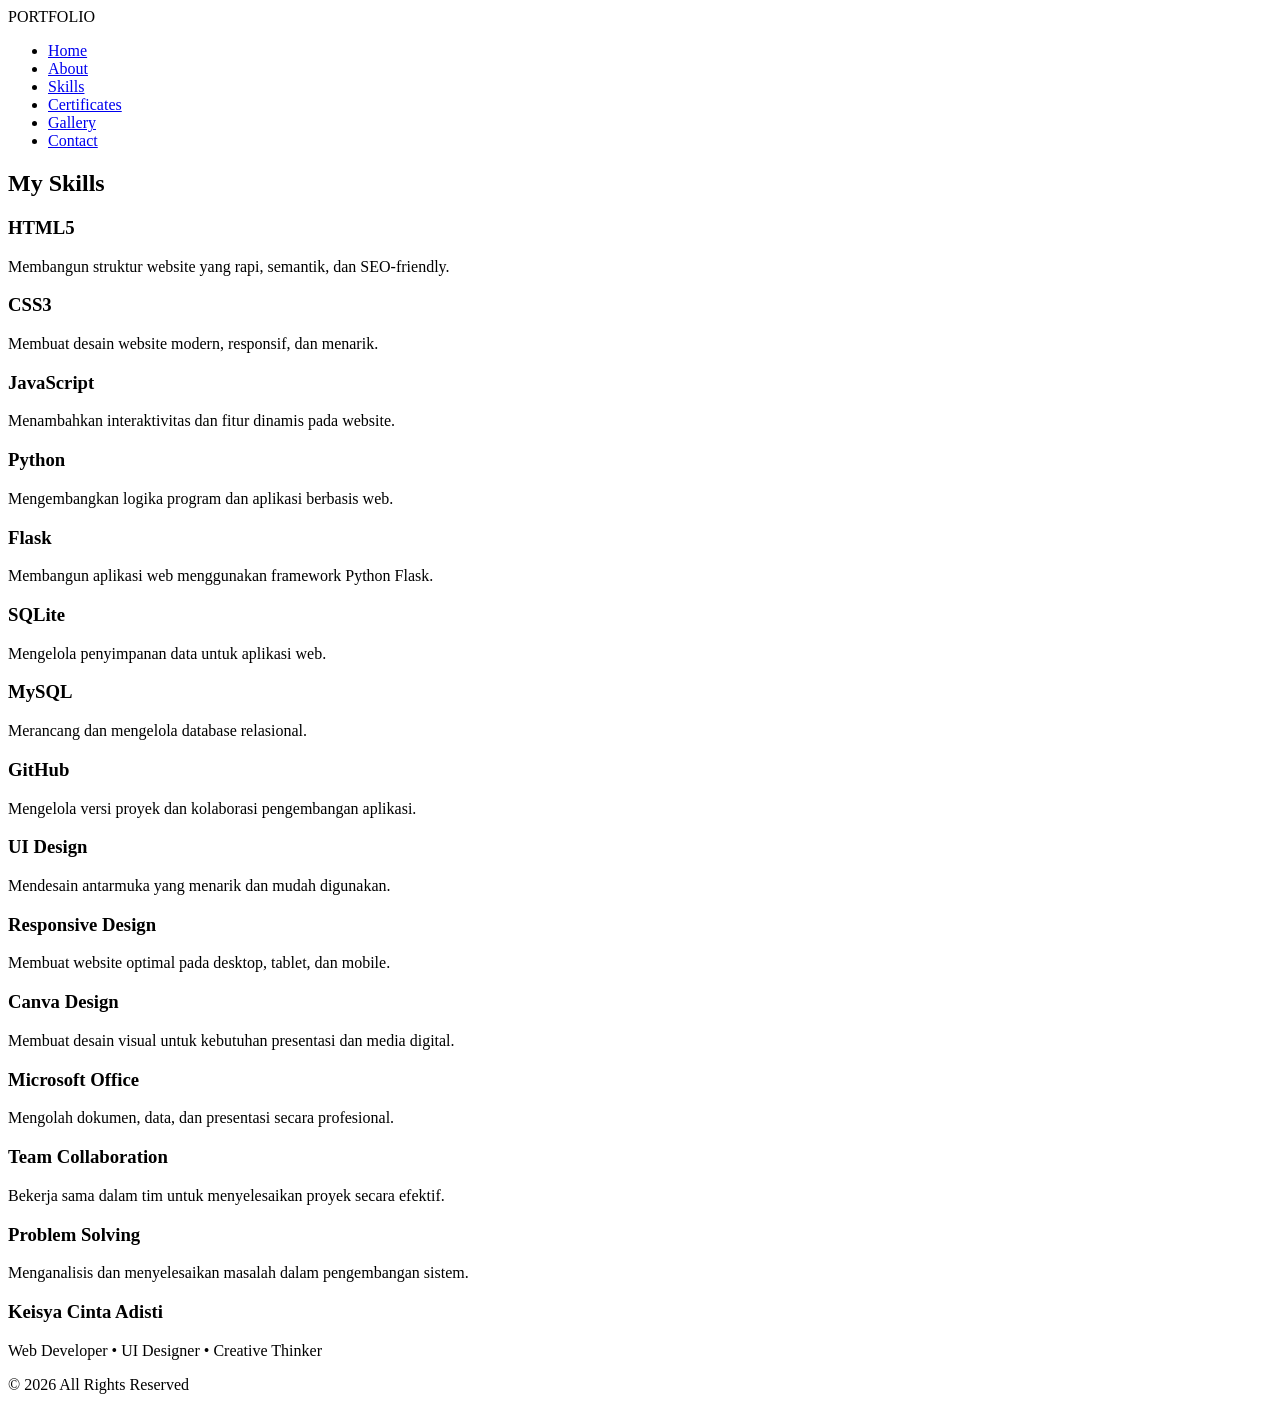
==== skill.html @ 1ea4d284 "Create skill.html" ====
<!DOCTYPE html>
<html lang="id">
<head>
<meta charset="UTF-8">
<meta name="viewport" content="width=device-width, initial-scale=1.0">
<title>Keisya Cinta Adisti | Portfolio</title>

<link rel="stylesheet" href="css/style.css">
<link rel="stylesheet" href="css/responsive.css">
</head>

<body>

<nav>
<div class="logo">PORTFOLIO</div>

<ul>
<li><a href="index.html">Home</a></li>
<li><a href="about.html">About</a></li>
<li><a href="skill.html">Skills</a></li>
<li><a href="certificate.html">Certificates</a></li>
<li><a href="gallery.html">Gallery</a></li>
<li><a href="contact.html">Contact</a></li>
</ul>
</nav>

<section class="skills">

<h1>My Skills</h1>

<div class="skills-grid">

<div class="skills-column">

<div class="skill-card">
<h3>HTML5</h3>
<p>Membangun struktur website yang rapi, semantik, dan SEO-friendly.</p>
</div>

<div class="skill-card">
<h3>CSS3</h3>
<p>Membuat desain website modern, responsif, dan menarik.</p>
</div>

<div class="skill-card">
<h3>JavaScript</h3>
<p>Menambahkan interaktivitas dan fitur dinamis pada website.</p>
</div>

<div class="skill-card">
<h3>Python</h3>
<p>Mengembangkan logika program dan aplikasi berbasis web.</p>
</div>

<div class="skill-card">
<h3>Flask</h3>
<p>Membangun aplikasi web menggunakan framework Python Flask.</p>
</div>

<div class="skill-card">
<h3>SQLite</h3>
<p>Mengelola penyimpanan data untuk aplikasi web.</p>
</div>

<div class="skill-card">
<h3>MySQL</h3>
<p>Merancang dan mengelola database relasional.</p>
</div>

</div>

<div class="skills-column">

<div class="skill-card">
<h3>GitHub</h3>
<p>Mengelola versi proyek dan kolaborasi pengembangan aplikasi.</p>
</div>

<div class="skill-card">
<h3>UI Design</h3>
<p>Mendesain antarmuka yang menarik dan mudah digunakan.</p>
</div>

<div class="skill-card">
<h3>Responsive Design</h3>
<p>Membuat website optimal pada desktop, tablet, dan mobile.</p>
</div>

<div class="skill-card">
<h3>Canva Design</h3>
<p>Membuat desain visual untuk kebutuhan presentasi dan media digital.</p>
</div>

<div class="skill-card">
<h3>Microsoft Office</h3>
<p>Mengolah dokumen, data, dan presentasi secara profesional.</p>
</div>

<div class="skill-card">
<h3>Team Collaboration</h3>
<p>Bekerja sama dalam tim untuk menyelesaikan proyek secara efektif.</p>
</div>

<div class="skill-card">
<h3>Problem Solving</h3>
<p>Menganalisis dan menyelesaikan masalah dalam pengembangan sistem.</p>
</div>

</div>

</div>

</section>

<footer>

<h3>Keisya Cinta Adisti</h3>

<p>
Web Developer • UI Designer • Creative Thinker
</p>

<p>
© 2026 All Rights Reserved
</p>

</footer>

</body>
</html>
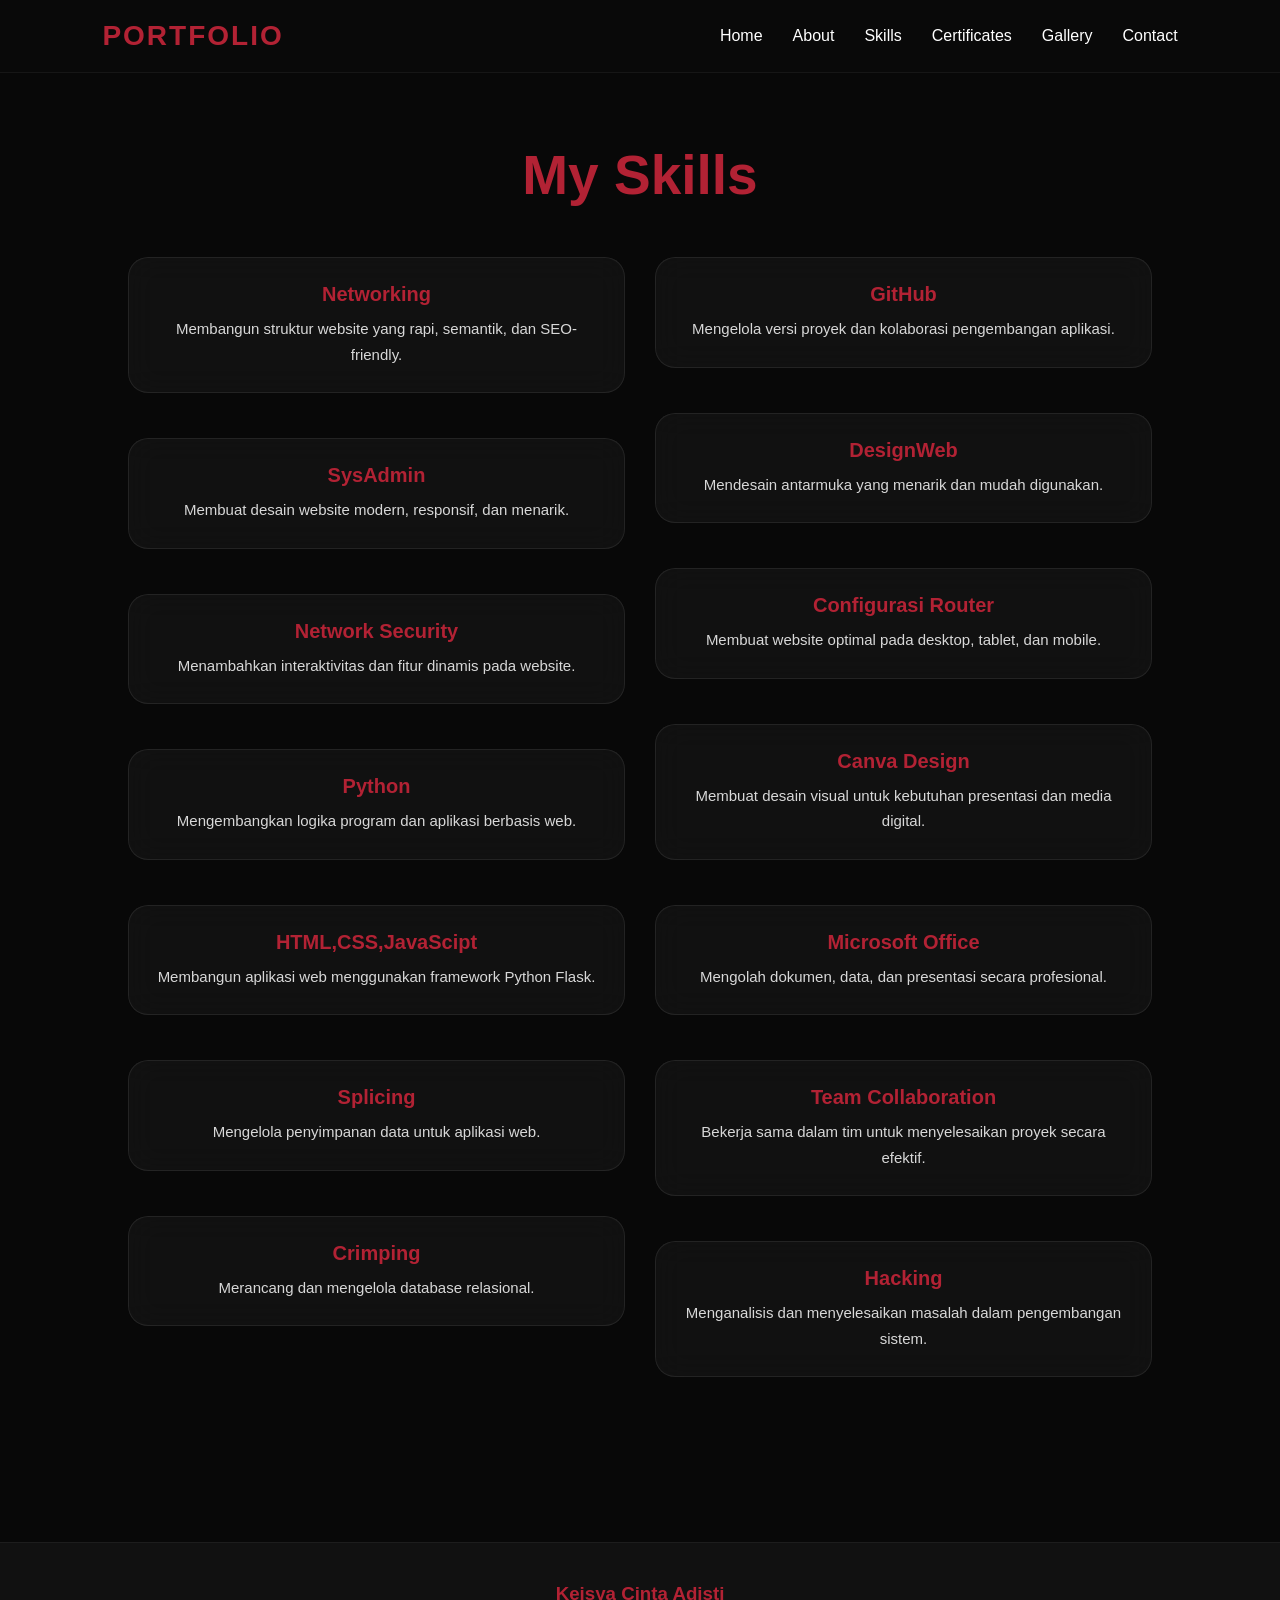
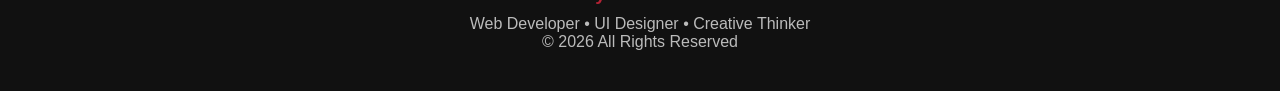
==== commit b6b6f3a1: "Update skill.html" ====
--- a/skill.html
+++ b/skill.html
@@ -33,17 +33,17 @@
 <div class="skills-column">
 
 <div class="skill-card">
-<h3>HTML5</h3>
+<h3>Networking</h3>
 <p>Membangun struktur website yang rapi, semantik, dan SEO-friendly.</p>
 </div>
 
 <div class="skill-card">
-<h3>CSS3</h3>
+<h3>SysAdmin</h3>
 <p>Membuat desain website modern, responsif, dan menarik.</p>
 </div>
 
 <div class="skill-card">
-<h3>JavaScript</h3>
+<h3>Network Security</h3>
 <p>Menambahkan interaktivitas dan fitur dinamis pada website.</p>
 </div>
 
@@ -53,17 +53,17 @@
 </div>
 
 <div class="skill-card">
-<h3>Flask</h3>
+<h3>HTML,CSS,JavaScipt</h3>
 <p>Membangun aplikasi web menggunakan framework Python Flask.</p>
 </div>
 
 <div class="skill-card">
-<h3>SQLite</h3>
+<h3>Splicing</h3>
 <p>Mengelola penyimpanan data untuk aplikasi web.</p>
 </div>
 
 <div class="skill-card">
-<h3>MySQL</h3>
+<h3>Crimping</h3>
 <p>Merancang dan mengelola database relasional.</p>
 </div>
 
@@ -77,12 +77,12 @@
 </div>
 
 <div class="skill-card">
-<h3>UI Design</h3>
+<h3>DesignWeb</h3>
 <p>Mendesain antarmuka yang menarik dan mudah digunakan.</p>
 </div>
 
 <div class="skill-card">
-<h3>Responsive Design</h3>
+<h3>Configurasi Router</h3>
 <p>Membuat website optimal pada desktop, tablet, dan mobile.</p>
 </div>
 
@@ -102,7 +102,7 @@
 </div>
 
 <div class="skill-card">
-<h3>Problem Solving</h3>
+<h3>Hacking</h3>
 <p>Menganalisis dan menyelesaikan masalah dalam pengembangan sistem.</p>
 </div>
 
--- a/css/style.css
+++ b/css/style.css
@@ -0,0 +1,640 @@
+*{
+margin:0;
+padding:0;
+box-sizing:border-box;
+font-family:'Poppins',sans-serif;
+scroll-behavior:smooth;
+}
+
+:root{
+--black:#080808;
+--dark:#111111;
+--maroon:#800020;
+--maroon-light:#b22234;
+--white:#ffffff;
+--silver:#d8d8d8;
+}
+
+body{
+background:var(--black);
+color:var(--white);
+overflow-x:hidden;
+}
+
+/* NAVBAR */
+
+nav{
+position:sticky;
+top:0;
+z-index:999;
+display:flex;
+justify-content:space-between;
+align-items:center;
+padding:20px 8%;
+background:rgba(10,10,10,.9);
+backdrop-filter:blur(15px);
+border-bottom:1px solid rgba(255,255,255,.05);
+}
+
+.logo{
+font-size:28px;
+font-weight:700;
+letter-spacing:2px;
+color:var(--maroon-light);
+}
+
+nav ul{
+display:flex;
+gap:30px;
+list-style:none;
+}
+
+nav ul li a{
+color:white;
+text-decoration:none;
+font-weight:500;
+transition:.3s;
+position:relative;
+}
+
+nav ul li a:hover{
+color:var(--maroon-light);
+}
+
+nav ul li a::after{
+content:'';
+position:absolute;
+left:0;
+bottom:-5px;
+width:0%;
+height:2px;
+background:var(--maroon-light);
+transition:.4s;
+}
+
+nav ul li a:hover::after{
+width:100%;
+}
+
+/* HERO */
+
+.hero{
+min-height:100vh;
+display:flex;
+justify-content:center;
+align-items:center;
+padding:0 10%;
+gap:80px;
+
+background:
+radial-gradient(circle at top right,
+rgba(128,0,32,.4),
+transparent 30%),
+
+radial-gradient(circle at bottom left,
+rgba(128,0,32,.2),
+transparent 40%);
+}
+
+.hero-text{
+max-width:600px;
+}
+
+.hero-text h1{
+font-size:70px;
+margin-bottom:10px;
+}
+
+.hero-text span{
+color:var(--maroon-light);
+}
+
+.hero-text h3{
+font-size:28px;
+color:var(--silver);
+margin-bottom:20px;
+}
+
+.hero-text p{
+line-height:1.8;
+color:#c7c7c7;
+margin-bottom:30px;
+}
+
+.hero-image img{
+width:420px;
+height:420px;
+object-fit:cover;
+border-radius:50%;
+
+border:5px solid rgba(255,255,255,.1);
+
+box-shadow:
+0 0 20px rgba(128,0,32,.6),
+0 0 50px rgba(128,0,32,.3),
+0 0 100px rgba(128,0,32,.2);
+}
+
+/* BUTTON */
+
+.btn{
+display:inline-block;
+padding:14px 35px;
+background:var(--maroon);
+color:white;
+text-decoration:none;
+border-radius:12px;
+font-weight:600;
+transition:.4s;
+margin-right:10px;
+}
+
+.btn:hover{
+transform:translateY(-5px);
+
+box-shadow:
+0 0 20px var(--maroon),
+0 0 40px var(--maroon);
+}
+
+/* ABOUT */
+
+.about-page{
+display:flex;
+align-items:center;
+justify-content:center;
+gap:80px;
+padding:120px 10%;
+}
+
+.about-img img{
+width:400px;
+border-radius:25px;
+box-shadow:
+0 0 30px rgba(128,0,32,.4);
+}
+
+.about-content{
+max-width:650px;
+}
+
+.about-content h1{
+font-size:55px;
+margin-bottom:25px;
+color:var(--maroon-light);
+}
+
+.about-content p{
+line-height:1.9;
+color:#d3d3d3;
+margin-bottom:15px;
+}
+
+.info-box{
+margin-top:25px;
+padding:25px;
+border-radius:20px;
+
+background:rgba(255,255,255,.04);
+backdrop-filter:blur(15px);
+
+border:1px solid rgba(255,255,255,.08);
+}
+
+.info-box p{
+margin-bottom:10px;
+}
+
+/* CV BUTTON */
+
+.cv-buttons{
+margin-top:30px;
+}
+
+.btn-view{
+display:inline-block;
+padding:12px 30px;
+background:transparent;
+border:2px solid var(--maroon-light);
+color:white;
+text-decoration:none;
+border-radius:10px;
+margin-right:10px;
+}
+
+.btn-download{
+display:inline-block;
+padding:12px 30px;
+background:var(--maroon);
+color:white;
+text-decoration:none;
+border-radius:10px;
+}
+
+.btn-view:hover,
+.btn-download:hover{
+box-shadow:0 0 20px var(--maroon);
+}
+
+/* SKILLS */
+
+.skills{
+padding:120px 10%;
+text-align:center;
+}
+
+.skills h1{
+font-size:55px;
+margin-bottom:60px;
+color:var(--maroon-light);
+}
+
+.skill-container{
+display:grid;
+grid-template-columns:repeat(auto-fit,minmax(280px,1fr));
+gap:30px;
+}
+
+.skill-card{
+padding:35px;
+
+background:rgba(255,255,255,.04);
+backdrop-filter:blur(15px);
+
+border-radius:20px;
+
+border:1px solid rgba(255,255,255,.08);
+
+transition:.4s;
+}
+
+.skill-card:hover{
+transform:translateY(-10px);
+
+box-shadow:
+0 0 20px rgba(128,0,32,.5),
+0 0 40px rgba(128,0,32,.3);
+}
+
+.skill-card h3{
+font-size:24px;
+margin-bottom:15px;
+color:var(--maroon-light);
+}
+
+/* CERTIFICATE */
+
+.certificate{
+padding:120px 10%;
+}
+
+.certificate h1{
+text-align:center;
+font-size:55px;
+margin-bottom:60px;
+color:var(--maroon-light);
+}
+
+.certificate-grid{
+display:grid;
+grid-template-columns:repeat(auto-fit,minmax(320px,1fr));
+gap:30px;
+}
+
+.certificate-card{
+position:relative;
+overflow:hidden;
+border-radius:20px;
+}
+
+.certificate-card img{
+width:100%;
+height:260px;
+object-fit:cover;
+transition:.5s;
+}
+
+.certificate-card:hover img{
+transform:scale(1.1);
+}
+
+.certificate-card::before{
+content:'';
+position:absolute;
+width:100%;
+height:100%;
+background:rgba(0,0,0,.7);
+opacity:0;
+transition:.4s;
+}
+
+.certificate-card:hover::before{
+opacity:1;
+}
+
+.certificate-card h3{
+position:absolute;
+bottom:20px;
+left:20px;
+z-index:10;
+}
+
+/* CONTACT */
+
+.contact{
+padding:120px 10%;
+text-align:center;
+}
+
+.contact h1{
+font-size:55px;
+margin-bottom:60px;
+color:var(--maroon-light);
+}
+
+.contact-box{
+display:flex;
+justify-content:center;
+flex-wrap:wrap;
+gap:30px;
+}
+
+.contact-card{
+width:320px;
+padding:35px;
+
+background:rgba(255,255,255,.04);
+backdrop-filter:blur(15px);
+
+border-radius:20px;
+
+border:1px solid rgba(255,255,255,.08);
+
+transition:.4s;
+}
+
+.contact-card:hover{
+transform:translateY(-10px);
+
+box-shadow:
+0 0 20px rgba(128,0,32,.5),
+0 0 40px rgba(128,0,32,.3);
+}
+
+.contact-card h3{
+margin-bottom:10px;
+color:var(--maroon-light);
+}
+
+/* FOOTER */
+
+footer{
+padding:40px;
+text-align:center;
+background:#111;
+margin-top:80px;
+border-top:1px solid rgba(255,255,255,.05);
+}
+
+footer h3{
+color:var(--maroon-light);
+margin-bottom:10px;
+}
+
+footer p{
+color:#bbb;
+}
+
+/* SCROLLBAR */
+
+::-webkit-scrollbar{
+width:10px;
+}
+
+::-webkit-scrollbar-track{
+background:#111;
+}
+
+::-webkit-scrollbar-thumb{
+background:var(--maroon);
+border-radius:20px;
+}
+.skills{
+padding:120px 10%;
+}
+
+.skills-wrapper{
+display:flex;
+align-items:center;
+justify-content:center;
+gap:70px;
+}
+
+.skill-image{
+flex:1;
+}
+
+.skill-image img{
+width:100%;
+max-width:500px;
+border-radius:25px;
+
+box-shadow:
+0 0 25px rgba(128,0,32,.5),
+0 0 60px rgba(128,0,32,.3);
+}
+
+.skill-content{
+flex:1.2;
+}
+
+.skill-content h1{
+font-size:55px;
+margin-bottom:40px;
+color:#b22234;
+}
+
+.skill-card{
+margin-bottom:25px;
+
+padding:25px;
+
+background:rgba(255,255,255,.04);
+
+backdrop-filter:blur(15px);
+
+border-radius:20px;
+
+border:1px solid rgba(255,255,255,.08);
+
+transition:.4s;
+}
+
+.skill-card:hover{
+transform:translateY(-8px);
+
+box-shadow:
+0 0 20px rgba(128,0,32,.5),
+0 0 40px rgba(128,0,32,.2);
+}
+
+.skill-card h3{
+margin-bottom:10px;
+color:#b22234;
+font-size:22px;
+}
+
+.skill-card p{
+line-height:1.8;
+color:#d8d8d8;
+}
+.skills{
+padding:120px 10%;
+}
+
+.skills h1{
+text-align:center;
+font-size:55px;
+margin-bottom:50px;
+color:#b22234;
+}
+
+.skills-grid{
+display:grid;
+grid-template-columns:1fr 1fr;
+gap:30px;
+}
+
+.skills-column{
+display:flex;
+flex-direction:column;
+gap:20px;
+}
+
+.skill-card{
+padding:25px;
+
+background:rgba(255,255,255,.04);
+
+backdrop-filter:blur(15px);
+
+border:1px solid rgba(255,255,255,.08);
+
+border-radius:20px;
+
+transition:.4s;
+}
+
+.skill-card:hover{
+transform:translateY(-8px);
+
+box-shadow:
+0 0 20px rgba(128,0,32,.5),
+0 0 40px rgba(128,0,32,.2);
+
+border-color:#b22234;
+}
+
+.skill-card h3{
+color:#b22234;
+margin-bottom:10px;
+font-size:20px;
+}
+
+.skill-card p{
+color:#d8d8d8;
+line-height:1.7;
+font-size:15px;
+}
+.gallery{
+padding:120px 10%;
+}
+
+.gallery h1{
+text-align:center;
+font-size:55px;
+margin-bottom:50px;
+color:#b22234;
+}
+
+.gallery-grid{
+display:grid;
+
+grid-template-columns:
+repeat(5,1fr);
+
+gap:20px;
+}
+
+.gallery-card{
+overflow:hidden;
+
+border-radius:20px;
+
+background:rgba(255,255,255,.04);
+
+border:1px solid rgba(255,255,255,.08);
+
+transition:.4s;
+}
+
+.gallery-card img{
+width:100%;
+height:250px;
+object-fit:cover;
+display:block;
+transition:.5s;
+}
+
+.gallery-card:hover img{
+transform:scale(1.08);
+}
+
+.gallery-card:hover{
+box-shadow:
+0 0 20px rgba(128,0,32,.5),
+0 0 40px rgba(128,0,32,.2);
+}
+.about-highlight{
+display:flex;
+gap:40px;
+margin:25px 0;
+}
+
+.about-highlight h3{
+color:#b22234;
+font-size:30px;
+margin-bottom:5px;
+}
+
+.about-highlight p{
+font-size:14px;
+color:#d8d8d8;
+}
+.certificate-card h3 {
+    color: #000;
+    font-weight: 600;
+    text-align: center;
+    margin-top: 10px;
+}
+.contact-card h3 i {
+    margin-right: 8px;
+    color: #000;
+    font-size: 20px;
+}
+.contact-link{
+    text-decoration: none;
+    color: inherit;
+}
+
+.contact-link:hover .contact-card{
+    transform: translateY(-5px);
+    transition: 0.3s;
+}
+.about-page,
+.skills,
+.certificate,
+.gallery,
+.contact{
+    padding:70px 10% 60px;
+}
--- a/css/responsive.css
+++ b/css/responsive.css
@@ -0,0 +1,90 @@
+@media(max-width:992px){
+
+.hero,
+.about-page{
+flex-direction:column;
+text-align:center;
+}
+
+.hero-image img,
+.about-img img,
+.skill-image img{
+width:100%;
+max-width:400px;
+}
+
+.hero-text h1{
+font-size:40px;
+}
+
+nav{
+flex-direction:column;
+gap:20px;
+}
+
+nav ul{
+flex-wrap:wrap;
+justify-content:center;
+}
+}
+@media(max-width:992px){
+
+.skills-wrapper{
+flex-direction:column;
+}
+
+.skill-content h1{
+text-align:center;
+font-size:40px;
+}
+
+.skill-image img{
+max-width:100%;
+}
+
+}
+@media(max-width:768px){
+
+.skills-grid{
+grid-template-columns:1fr;
+}
+
+.skills h1{
+font-size:40px;
+}
+
+}
+@media(max-width:768px){
+
+.gallery h1{
+font-size:40px;
+}
+
+.gallery-grid{
+grid-template-columns:1fr;
+}
+
+}
+@media(max-width:992px){
+
+.gallery-grid{
+grid-template-columns:repeat(3,1fr);
+}
+
+}
+
+@media(max-width:768px){
+
+.gallery-grid{
+grid-template-columns:repeat(2,1fr);
+}
+
+}
+
+@media(max-width:500px){
+
+.gallery-grid{
+grid-template-columns:1fr;
+}
+
+}
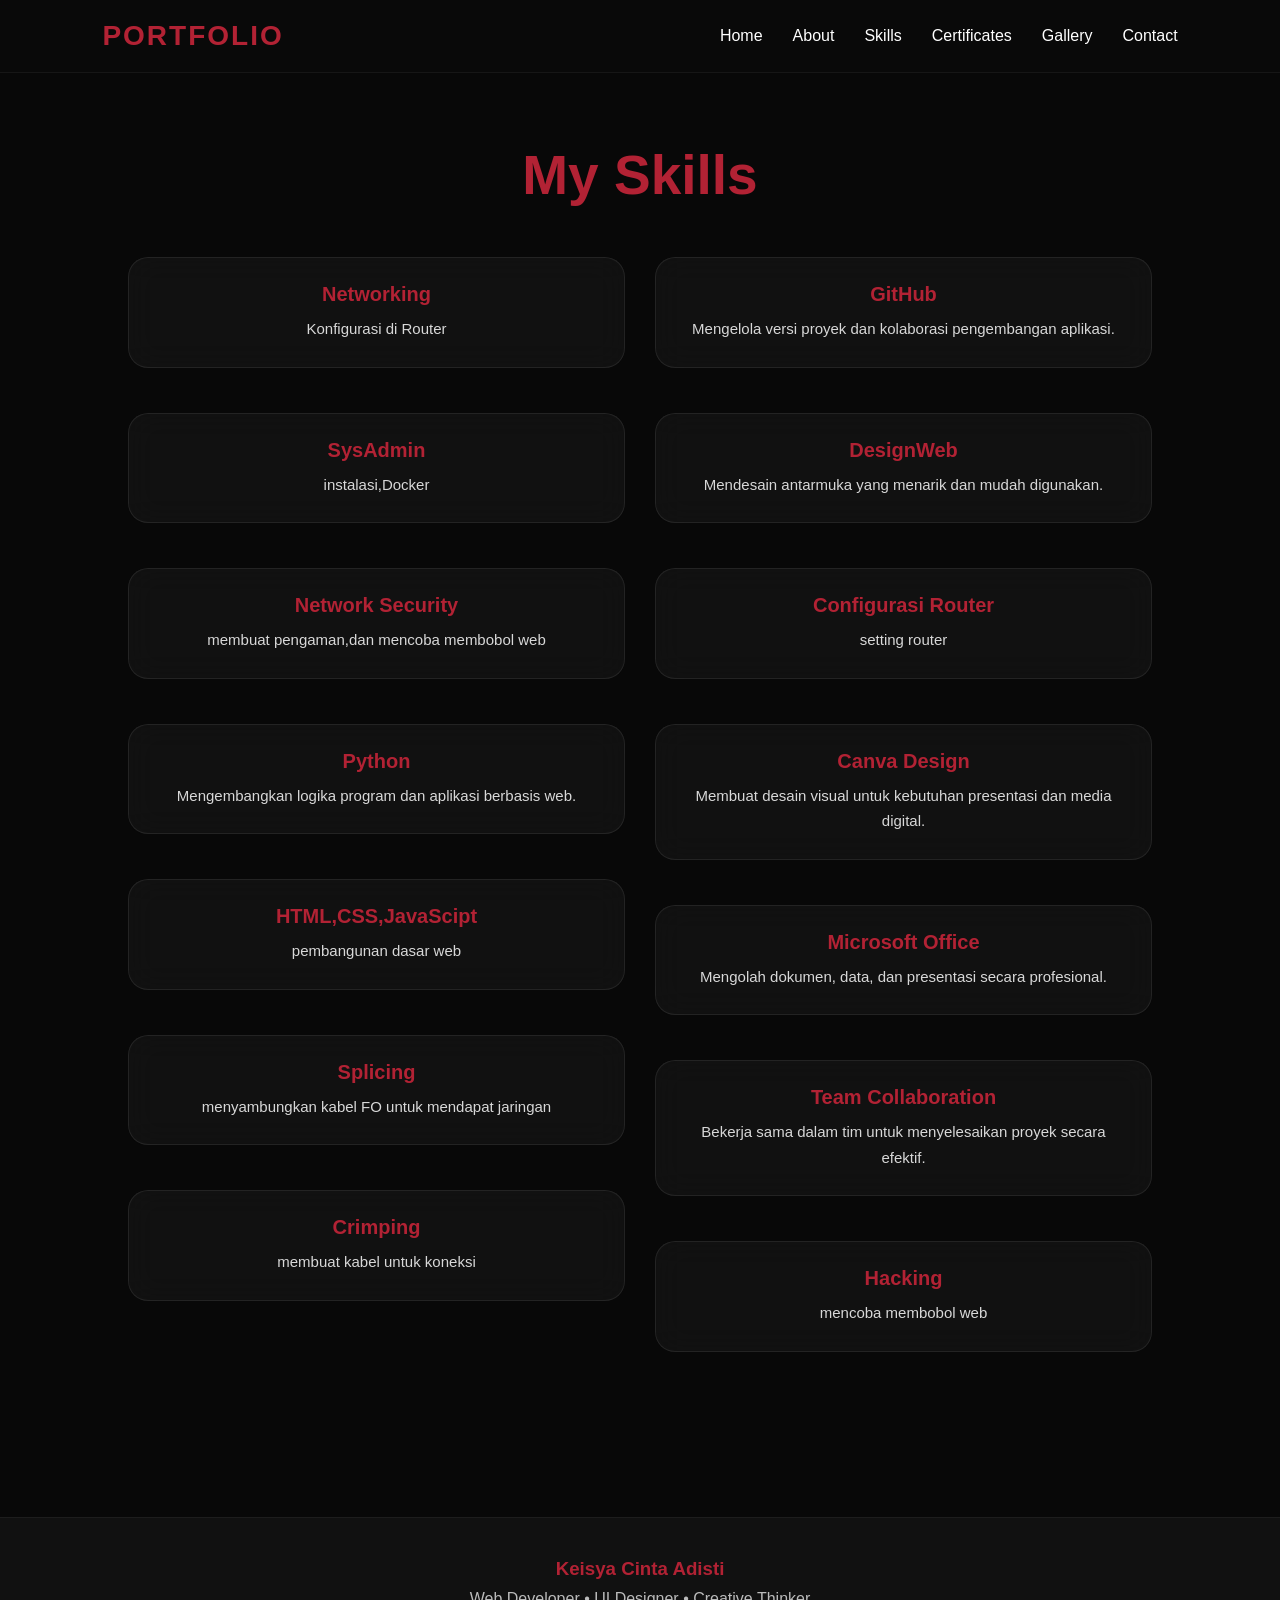
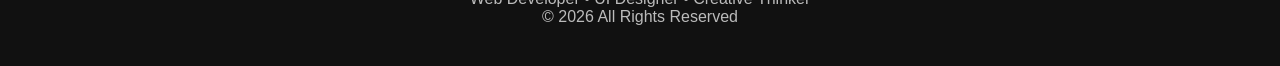
==== commit c69d6754: "Update skill.html" ====
--- a/skill.html
+++ b/skill.html
@@ -34,17 +34,17 @@
 
 <div class="skill-card">
 <h3>Networking</h3>
-<p>Membangun struktur website yang rapi, semantik, dan SEO-friendly.</p>
+<p>Konfigurasi di Router</p>
 </div>
 
 <div class="skill-card">
 <h3>SysAdmin</h3>
-<p>Membuat desain website modern, responsif, dan menarik.</p>
+<p>instalasi,Docker</p>
 </div>
 
 <div class="skill-card">
 <h3>Network Security</h3>
-<p>Menambahkan interaktivitas dan fitur dinamis pada website.</p>
+<p>membuat pengaman,dan mencoba membobol web</p>
 </div>
 
 <div class="skill-card">
@@ -54,17 +54,17 @@
 
 <div class="skill-card">
 <h3>HTML,CSS,JavaScipt</h3>
-<p>Membangun aplikasi web menggunakan framework Python Flask.</p>
+<p>pembangunan dasar web</p>
 </div>
 
 <div class="skill-card">
 <h3>Splicing</h3>
-<p>Mengelola penyimpanan data untuk aplikasi web.</p>
+<p>menyambungkan kabel FO untuk mendapat jaringan</p>
 </div>
 
 <div class="skill-card">
 <h3>Crimping</h3>
-<p>Merancang dan mengelola database relasional.</p>
+<p>membuat kabel untuk koneksi</p>
 </div>
 
 </div>
@@ -83,7 +83,7 @@
 
 <div class="skill-card">
 <h3>Configurasi Router</h3>
-<p>Membuat website optimal pada desktop, tablet, dan mobile.</p>
+<p>setting router</p>
 </div>
 
 <div class="skill-card">
@@ -103,7 +103,7 @@
 
 <div class="skill-card">
 <h3>Hacking</h3>
-<p>Menganalisis dan menyelesaikan masalah dalam pengembangan sistem.</p>
+<p>mencoba membobol web</p>
 </div>
 
 </div>
